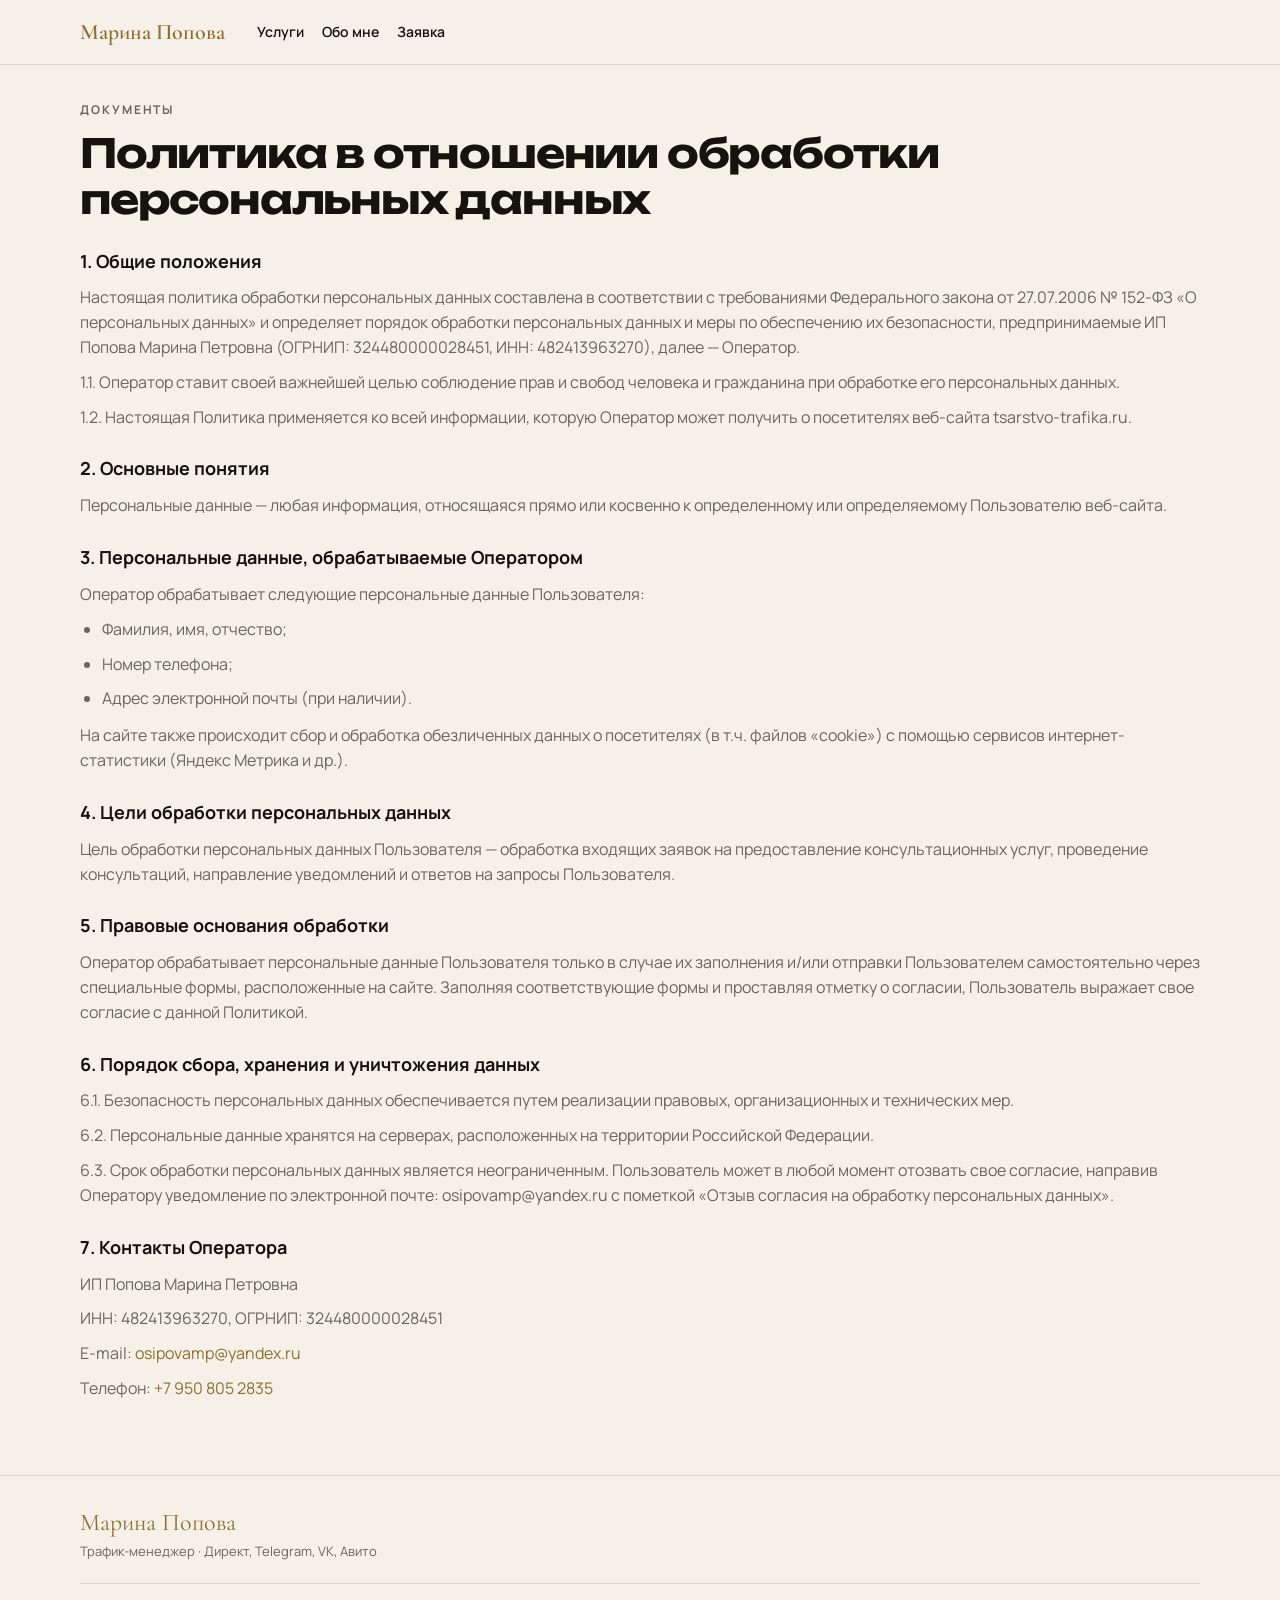
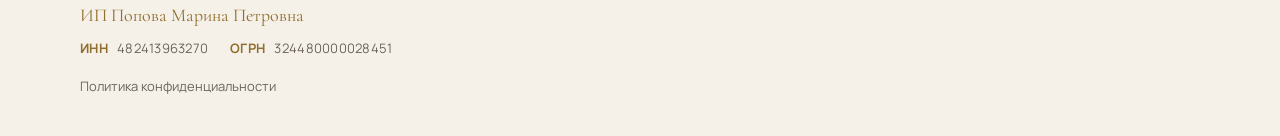
==== privacy/index.html @ 09c08842 "Add a privacy policy page and an unchecked consent checkbox. Co-authored-by: Cursor <cursoragent@cur" ====
<!DOCTYPE html>
<html lang="ru">
<head>
  <meta charset="UTF-8">
  <meta name="viewport" content="width=device-width, initial-scale=1.0">
  <title>Политика конфиденциальности — Марина Попова</title>
  <meta name="description" content="Политика в отношении обработки персональных данных ИП Попова Марина Петровна. Сайт tsarstvo-trafika.ru">
  <link rel="preconnect" href="https://fonts.googleapis.com">
  <link rel="preconnect" href="https://fonts.gstatic.com" crossorigin>
  <link href="https://fonts.googleapis.com/css2?family=Cormorant+Garamond:ital,wght@0,500;0,600;1,500&family=Manrope:wght@400;500;600;700&family=Unbounded:wght@500;700&display=swap" rel="stylesheet">
  <link rel="stylesheet" href="../styles.css?v=14">
  <script type="text/javascript">
    (function(m,e,t,r,i,k,a){m[i]=m[i]||function(){(m[i].a=m[i].a||[]).push(arguments)};
    m[i].l=1*new Date();
    for (var j = 0; j < document.scripts.length; j++) {if (document.scripts[j].src === r) { return; }}
    k=e.createElement(t),a=e.getElementsByTagName(t)[0],k.async=1,k.src=r,a.parentNode.insertBefore(k,a)})
    (window, document, "script", "https://mc.yandex.ru/metrika/tag.js", "ym");
    ym(112124750, "init", {
      clickmap:true,
      trackLinks:true,
      accurateTrackBounce:true,
      webvisor:true,
      ecommerce:"dataLayer"
    });
  </script>
  <noscript><div><img src="https://mc.yandex.ru/watch/112124750" style="position:absolute; left:-9999px;" alt="" /></div></noscript>
</head>
<body>
  <div class="topbar">
    <div class="container topbar__inner">
      <a class="topbar__brand" href="/">Марина Попова</a>
      <nav class="topbar__nav" aria-label="Разделы">
        <a href="/#services">Услуги</a>
        <a href="/#about">Обо мне</a>
        <a href="/#lead">Заявка</a>
      </nav>
    </div>
  </div>

  <article class="legal">
    <div class="container">
      <p class="eyebrow">Документы</p>
      <h1>Политика в отношении обработки персональных данных</h1>

      <h2>1. Общие положения</h2>
      <p>Настоящая политика обработки персональных данных составлена в соответствии с требованиями Федерального закона от 27.07.2006 №&nbsp;152-ФЗ «О персональных данных» и определяет порядок обработки персональных данных и меры по обеспечению их безопасности, предпринимаемые ИП Попова Марина Петровна (ОГРНИП: 324480000028451, ИНН: 482413963270), далее — Оператор.</p>
      <p>1.1. Оператор ставит своей важнейшей целью соблюдение прав и свобод человека и гражданина при обработке его персональных данных.</p>
      <p>1.2. Настоящая Политика применяется ко всей информации, которую Оператор может получить о посетителях веб-сайта tsarstvo-trafika.ru.</p>

      <h2>2. Основные понятия</h2>
      <p>Персональные данные — любая информация, относящаяся прямо или косвенно к определенному или определяемому Пользователю веб-сайта.</p>

      <h2>3. Персональные данные, обрабатываемые Оператором</h2>
      <p>Оператор обрабатывает следующие персональные данные Пользователя:</p>
      <ul>
        <li>Фамилия, имя, отчество;</li>
        <li>Номер телефона;</li>
        <li>Адрес электронной почты (при наличии).</li>
      </ul>
      <p>На сайте также происходит сбор и обработка обезличенных данных о посетителях (в т.ч. файлов «cookie») с помощью сервисов интернет-статистики (Яндекс Метрика и др.).</p>

      <h2>4. Цели обработки персональных данных</h2>
      <p>Цель обработки персональных данных Пользователя — обработка входящих заявок на предоставление консультационных услуг, проведение консультаций, направление уведомлений и ответов на запросы Пользователя.</p>

      <h2>5. Правовые основания обработки</h2>
      <p>Оператор обрабатывает персональные данные Пользователя только в случае их заполнения и/или отправки Пользователем самостоятельно через специальные формы, расположенные на сайте. Заполняя соответствующие формы и проставляя отметку о согласии, Пользователь выражает свое согласие с данной Политикой.</p>

      <h2>6. Порядок сбора, хранения и уничтожения данных</h2>
      <p>6.1. Безопасность персональных данных обеспечивается путем реализации правовых, организационных и технических мер.</p>
      <p>6.2. Персональные данные хранятся на серверах, расположенных на территории Российской Федерации.</p>
      <p>6.3. Срок обработки персональных данных является неограниченным. Пользователь может в любой момент отозвать свое согласие, направив Оператору уведомление по электронной почте: osipovamp@yandex.ru с пометкой «Отзыв согласия на обработку персональных данных».</p>

      <h2>7. Контакты Оператора</h2>
      <p>ИП Попова Марина Петровна</p>
      <p>ИНН: 482413963270, ОГРНИП: 324480000028451</p>
      <p>E-mail: <a href="mailto:osipovamp@yandex.ru">osipovamp@yandex.ru</a></p>
      <p>Телефон: <a href="tel:+79508052835">+7 950 805 2835</a></p>
    </div>
  </article>

  <footer class="footer">
    <div class="container footer__inner">
      <div>
        <p class="footer__name">Марина Попова</p>
        <p>Трафик-менеджер · Директ, Telegram, VK, Авито</p>
      </div>
    </div>
    <div class="container footer__reqs">
      <p class="footer__reqs-name">ИП Попова Марина Петровна</p>
      <ul>
        <li><span>ИНН</span> 482413963270</li>
        <li><span>ОГРН</span> 324480000028451</li>
      </ul>
    </div>
    <div class="container footer__legal">
      <p><a href="/privacy/">Политика конфиденциальности</a></p>
    </div>
  </footer>
</body>
</html>
---- styles.css ----
:root {
  --bg: #f6f1e8;
  --bg-2: #fffdf8;
  --ink: #16130f;
  --muted: #6d655c;
  --gold: #c4a056;
  --gold-2: #e4cc8a;
  --gold-3: #8f6e2e;
  --line: rgba(22, 19, 15, 0.12);
  --dark: #1c1814;
  --radius: 18px;
  --shadow: 0 18px 40px rgba(80, 58, 20, 0.16);
}

* {
  box-sizing: border-box;
  margin: 0;
  padding: 0;
}

html {
  scroll-behavior: smooth;
}

body {
  font-family: Manrope, system-ui, sans-serif;
  color: var(--ink);
  background: var(--bg);
  line-height: 1.55;
}

img {
  max-width: 100%;
  display: block;
}

a {
  color: inherit;
  text-decoration: none;
}

.container {
  width: min(1120px, calc(100% - 32px));
  margin: 0 auto;
}

.topbar {
  position: sticky;
  top: 0;
  z-index: 20;
  background: rgba(246, 241, 232, 0.92);
  backdrop-filter: blur(12px);
  border-bottom: 1px solid var(--line);
}

.topbar__inner {
  display: flex;
  align-items: center;
  gap: 20px;
  min-height: 64px;
}

.topbar__brand {
  font-family: "Cormorant Garamond", serif;
  font-size: 22px;
  font-weight: 600;
  color: var(--gold-3);
  white-space: nowrap;
}

.topbar__nav {
  display: none;
  gap: 18px;
  margin-left: 12px;
  font-size: 14px;
  font-weight: 600;
}

.topbar__nav a:hover {
  color: var(--gold-3);
}

.topbar__contacts {
  margin-left: auto;
  display: flex;
  gap: 8px;
  flex-wrap: wrap;
  justify-content: flex-end;
}

.chip {
  display: inline-flex;
  align-items: center;
  gap: 6px;
  padding: 8px 12px;
  border-radius: 999px;
  border: 1px solid var(--line);
  background: var(--bg-2);
  font-size: 13px;
  font-weight: 600;
}

.chip:hover {
  border-color: var(--gold);
}

.chip--stub,
.lead__links .chip--stub,
.footer__contacts .chip--stub {
  opacity: 0.55;
  cursor: default;
  pointer-events: none;
}

.hero {
  padding: 36px 0 20px;
}

.hero__grid {
  display: grid;
  gap: 28px;
  align-items: center;
}

.hero__name {
  font-family: "Cormorant Garamond", serif;
  font-size: 28px;
  color: var(--gold-3);
  letter-spacing: 0.04em;
}

.hero__role {
  font-family: Unbounded, sans-serif;
  font-size: 12px;
  letter-spacing: 0.18em;
  text-transform: uppercase;
  color: var(--muted);
  margin-bottom: 14px;
}

.hero h1,
.section h2,
.split__body h2,
.lead h2,
.about h2 {
  font-family: Unbounded, sans-serif;
  font-weight: 700;
  line-height: 1.15;
  letter-spacing: -0.03em;
}

.hero h1 {
  font-size: clamp(32px, 6vw, 56px);
  margin-bottom: 16px;
}

.hero h1 span {
  color: var(--gold-3);
}

.hero__lead,
.about__text p,
.split__body p,
.lead__copy p,
.card p,
.steps p {
  color: var(--muted);
}

.hero__lead {
  max-width: 48ch;
  margin-bottom: 22px;
}

.hero__actions,
.hero__facts,
.platforms__row,
.cards,
.steps,
.checks,
.lead__links,
.about,
.lead__grid,
.footer__inner {
  display: grid;
  gap: 12px;
}

.hero__actions {
  grid-template-columns: 1fr;
  margin-bottom: 22px;
}

.btn {
  display: inline-flex;
  align-items: center;
  justify-content: center;
  min-height: 52px;
  padding: 12px 22px;
  border: 0;
  border-radius: 999px;
  font: inherit;
  font-weight: 700;
  cursor: pointer;
  text-align: center;
}

.btn--gold {
  color: #1a1408;
  background: linear-gradient(180deg, var(--gold-2), var(--gold) 48%, var(--gold-3));
  box-shadow: var(--shadow);
}

.btn--ghost {
  background: transparent;
  border: 1px solid var(--ink);
}

.btn--full {
  width: 100%;
}

.hero__facts {
  grid-template-columns: 1fr;
  padding-top: 8px;
}

.hero__facts li {
  list-style: none;
  padding: 12px 0;
  border-top: 1px solid var(--line);
  font-size: 14px;
}

.hero__facts strong {
  display: block;
  font-family: Unbounded, sans-serif;
  font-size: 16px;
  color: var(--ink);
}

.hero__photo,
.about__photo,
.split__media {
  position: relative;
  border-radius: var(--radius);
  overflow: hidden;
  box-shadow: var(--shadow);
}

.split__media img,
.lead__bg img {
  width: 100%;
  height: 100%;
  object-fit: cover;
}

.hero__photo img {
  width: 100%;
  height: 100%;
  aspect-ratio: 4 / 5;
  object-fit: cover;
  object-position: center 32%;
  transform: scale(1.25);
  transform-origin: center 30%;
  display: block;
}

.about__photo img {
  width: 100%;
  height: auto;
  display: block;
}

.platforms {
  padding: 10px 0 30px;
}

.platforms__row {
  grid-template-columns: repeat(2, 1fr);
}

.platforms__row span {
  display: flex;
  align-items: center;
  justify-content: center;
  min-height: 46px;
  padding: 8px;
  border: 1px solid var(--line);
  border-radius: 999px;
  background: var(--bg-2);
  font-size: 13px;
  font-weight: 700;
}

.section {
  padding: 56px 0;
}

.section--about {
  background: var(--bg-2);
}

.section--dark {
  background: var(--dark);
  color: #f6f1e8;
}

.section--dark p,
.section--dark h2 {
  color: #f6f1e8;
}

.section--dark .steps p {
  color: #cfc6b8;
}

.eyebrow {
  font-size: 12px;
  font-weight: 700;
  letter-spacing: 0.16em;
  text-transform: uppercase;
  color: var(--gold-3);
  margin-bottom: 8px;
}

.eyebrow--light {
  color: var(--gold);
}

.section h2,
.split__body h2,
.lead h2,
.about h2 {
  font-size: clamp(26px, 4vw, 40px);
  margin-bottom: 22px;
}

.cards,
.steps {
  grid-template-columns: 1fr;
}

.card,
.steps article {
  padding: 22px;
  border: 1px solid var(--line);
  border-radius: var(--radius);
  background: var(--bg-2);
}

.steps article {
  background: #26211c;
  border-color: rgba(255, 255, 255, 0.08);
}

.card__num {
  font-family: Unbounded, sans-serif;
  color: var(--gold-3);
  font-size: 13px;
  margin-bottom: 8px;
}

.card h3,
.steps h3 {
  font-size: 20px;
  margin-bottom: 8px;
}

.split {
  display: grid;
}

.split__media img {
  aspect-ratio: 4 / 3;
  object-fit: cover;
  object-position: center top;
}

.split__body {
  padding: 40px 20px 56px;
}

.checks {
  margin: 8px 0 22px;
}

.checks li {
  list-style: none;
  padding-left: 22px;
  position: relative;
}

.checks li::before {
  content: "";
  position: absolute;
  left: 0;
  top: 10px;
  width: 10px;
  height: 10px;
  border-radius: 50%;
  background: var(--gold);
}

.about {
  gap: 28px;
  align-items: center;
}

.about__text p + p {
  margin-top: 12px;
}

.lead {
  position: relative;
  padding: 56px 0 80px;
  overflow: hidden;
}

.lead__bg {
  position: absolute;
  inset: 0;
  opacity: 0.22;
}

.lead__grid {
  position: relative;
  gap: 28px;
}

.form,
.lead__links a,
.lead__links span {
  background: var(--bg-2);
  border: 1px solid var(--line);
  border-radius: var(--radius);
}

.form {
  display: grid;
  gap: 14px;
  padding: 22px;
  box-shadow: var(--shadow);
}

.form__consent {
  display: grid;
  grid-template-columns: 20px 1fr;
  gap: 10px;
  align-items: start;
  font-size: 13px;
  font-weight: 500;
  color: var(--muted);
  cursor: pointer;
}

.form__consent input {
  width: 18px;
  height: 18px;
  margin-top: 2px;
  accent-color: var(--gold-3);
  padding: 0;
}

.form__consent a {
  color: var(--gold-3);
  text-decoration: underline;
  overflow-wrap: anywhere;
}

.btn:disabled {
  opacity: 0.45;
  cursor: not-allowed;
  box-shadow: none;
}

.legal {
  padding: 36px 0 64px;
}

.legal h1 {
  font-family: Unbounded, sans-serif;
  font-size: clamp(26px, 4vw, 40px);
  line-height: 1.15;
  letter-spacing: -0.03em;
  margin-bottom: 24px;
}

.legal h2 {
  font-size: 18px;
  margin: 26px 0 10px;
}

.legal p,
.legal li {
  color: var(--muted);
  margin-bottom: 10px;
}

.legal ul {
  padding-left: 22px;
  margin-bottom: 12px;
}

.legal a {
  color: var(--gold-3);
}

.form input,
.form textarea {
  width: 100%;
  border: 1px solid var(--line);
  border-radius: 12px;
  padding: 12px 14px;
  font: inherit;
  background: #fff;
}

.form input:focus,
.form textarea:focus {
  outline: 2px solid var(--gold);
  border-color: transparent;
}

.form__note,
.form__ok,
.footer,
.footer a {
  font-size: 13px;
  color: var(--muted);
}

.form__ok {
  color: var(--gold-3);
  font-weight: 700;
}

.form__status {
  font-size: 14px;
  font-weight: 700;
  line-height: 1.45;
}

.form__status[hidden] {
  display: none;
}

.form__status.is-ok {
  color: var(--gold-3);
}

.form__status.is-err {
  color: #9a3b2f;
}

.form__status.is-wait {
  color: var(--muted);
}

.lead__links a,
.lead__links span {
  padding: 14px 16px;
  font-weight: 700;
}

.lead__links span.is-stub,
.footer__contacts span.is-stub {
  opacity: 0.55;
}

.footer {
  padding: 28px 0 110px;
  border-top: 1px solid var(--line);
}

.footer a:hover {
  color: var(--gold-3);
}

.footer__name {
  font-family: "Cormorant Garamond", serif;
  font-size: 24px;
  color: var(--gold-3);
}

.footer__contacts {
  display: flex;
  flex-wrap: wrap;
  gap: 10px 16px;
}

.footer__legal {
  margin-top: 18px;
}

.footer__reqs {
  margin-top: 22px;
  padding-top: 18px;
  border-top: 1px solid var(--line);
}

.footer__reqs-name {
  font-family: "Cormorant Garamond", serif;
  font-size: 18px;
  color: var(--gold-3);
  margin-bottom: 8px;
}

.footer__reqs ul {
  display: flex;
  flex-wrap: wrap;
  gap: 8px 22px;
  list-style: none;
}

.footer__reqs li {
  font-size: 13px;
  letter-spacing: 0.02em;
}

.footer__reqs span {
  color: var(--gold-3);
  font-weight: 700;
  margin-right: 6px;
}

.sticky {
  position: fixed;
  left: 0;
  right: 0;
  bottom: 0;
  z-index: 30;
  display: flex;
  gap: 8px;
  padding: 10px 12px calc(10px + env(safe-area-inset-bottom));
  background: rgba(28, 24, 20, 0.96);
}

.sticky a {
  flex: 1;
  color: #1a1408;
  background: linear-gradient(180deg, var(--gold-2), var(--gold));
  border-radius: 999px;
  min-height: 46px;
  display: flex;
  align-items: center;
  justify-content: center;
  font-weight: 700;
  font-size: 14px;
}

.sticky a.sticky--ghost {
  background: transparent;
  color: #f6f1e8;
  border: 1px solid rgba(246, 241, 232, 0.35);
}

@media (min-width: 720px) {
  .topbar__nav {
    display: flex;
  }

  .hero__grid,
  .about,
  .lead__grid,
  .split {
    grid-template-columns: 1.1fr 0.9fr;
  }

  .split {
    align-items: stretch;
    width: min(1120px, calc(100% - 32px));
    margin: 0 auto;
    border-radius: var(--radius);
    overflow: hidden;
    background: var(--bg-2);
    box-shadow: var(--shadow);
  }

  .split__body {
    padding: 48px 40px;
  }

  .split__media img {
    height: 100%;
    aspect-ratio: auto;
    min-height: 420px;
    object-position: center top;
  }

  .hero__actions {
    grid-template-columns: auto auto;
    justify-content: start;
  }

  .hero__facts,
  .platforms__row {
    grid-template-columns: repeat(3, 1fr);
  }

  .platforms__row {
    grid-template-columns: repeat(5, 1fr);
  }

  .cards {
    grid-template-columns: 1fr 1fr;
  }

  .steps {
    grid-template-columns: repeat(3, 1fr);
  }

  .footer {
    padding-bottom: 40px;
  }

  .sticky {
    display: none;
  }
}
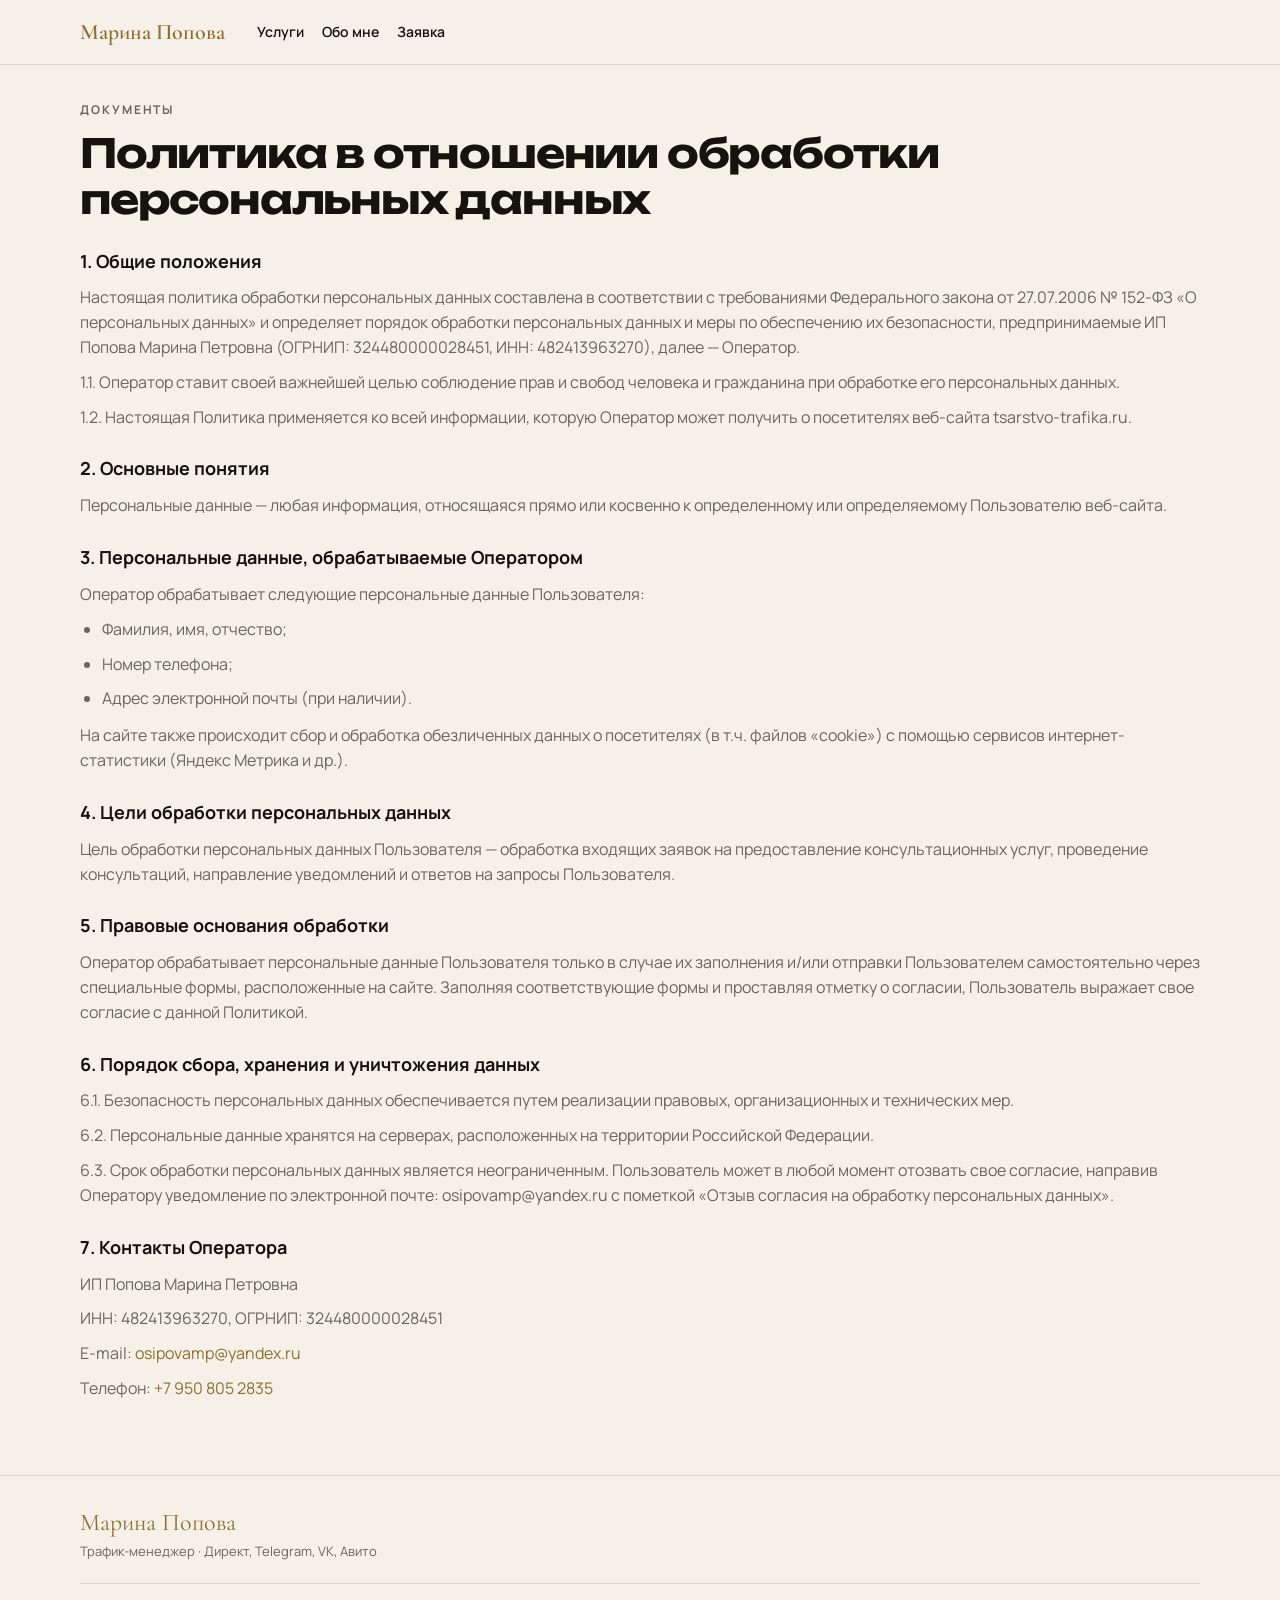
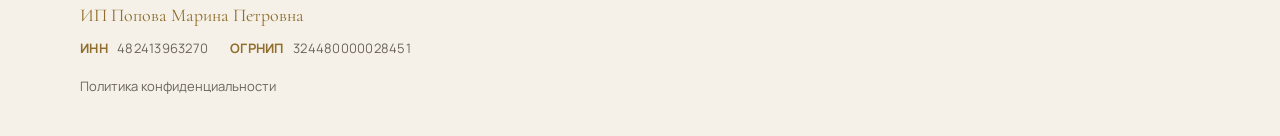
==== commit cb3639df: "Label the registration number as OGRNIP in the footer. Co-authored-by: Cursor <cursoragent@cursor.co" ====
--- a/privacy/index.html
+++ b/privacy/index.html
@@ -8,7 +8,7 @@
   <link rel="preconnect" href="https://fonts.googleapis.com">
   <link rel="preconnect" href="https://fonts.gstatic.com" crossorigin>
   <link href="https://fonts.googleapis.com/css2?family=Cormorant+Garamond:ital,wght@0,500;0,600;1,500&family=Manrope:wght@400;500;600;700&family=Unbounded:wght@500;700&display=swap" rel="stylesheet">
-  <link rel="stylesheet" href="../styles.css?v=14">
+  <link rel="stylesheet" href="../styles.css?v=15">
   <script type="text/javascript">
     (function(m,e,t,r,i,k,a){m[i]=m[i]||function(){(m[i].a=m[i].a||[]).push(arguments)};
     m[i].l=1*new Date();
@@ -89,7 +89,7 @@
       <p class="footer__reqs-name">ИП Попова Марина Петровна</p>
       <ul>
         <li><span>ИНН</span> 482413963270</li>
-        <li><span>ОГРН</span> 324480000028451</li>
+        <li><span>ОГРНИП</span> 324480000028451</li>
       </ul>
     </div>
     <div class="container footer__legal">
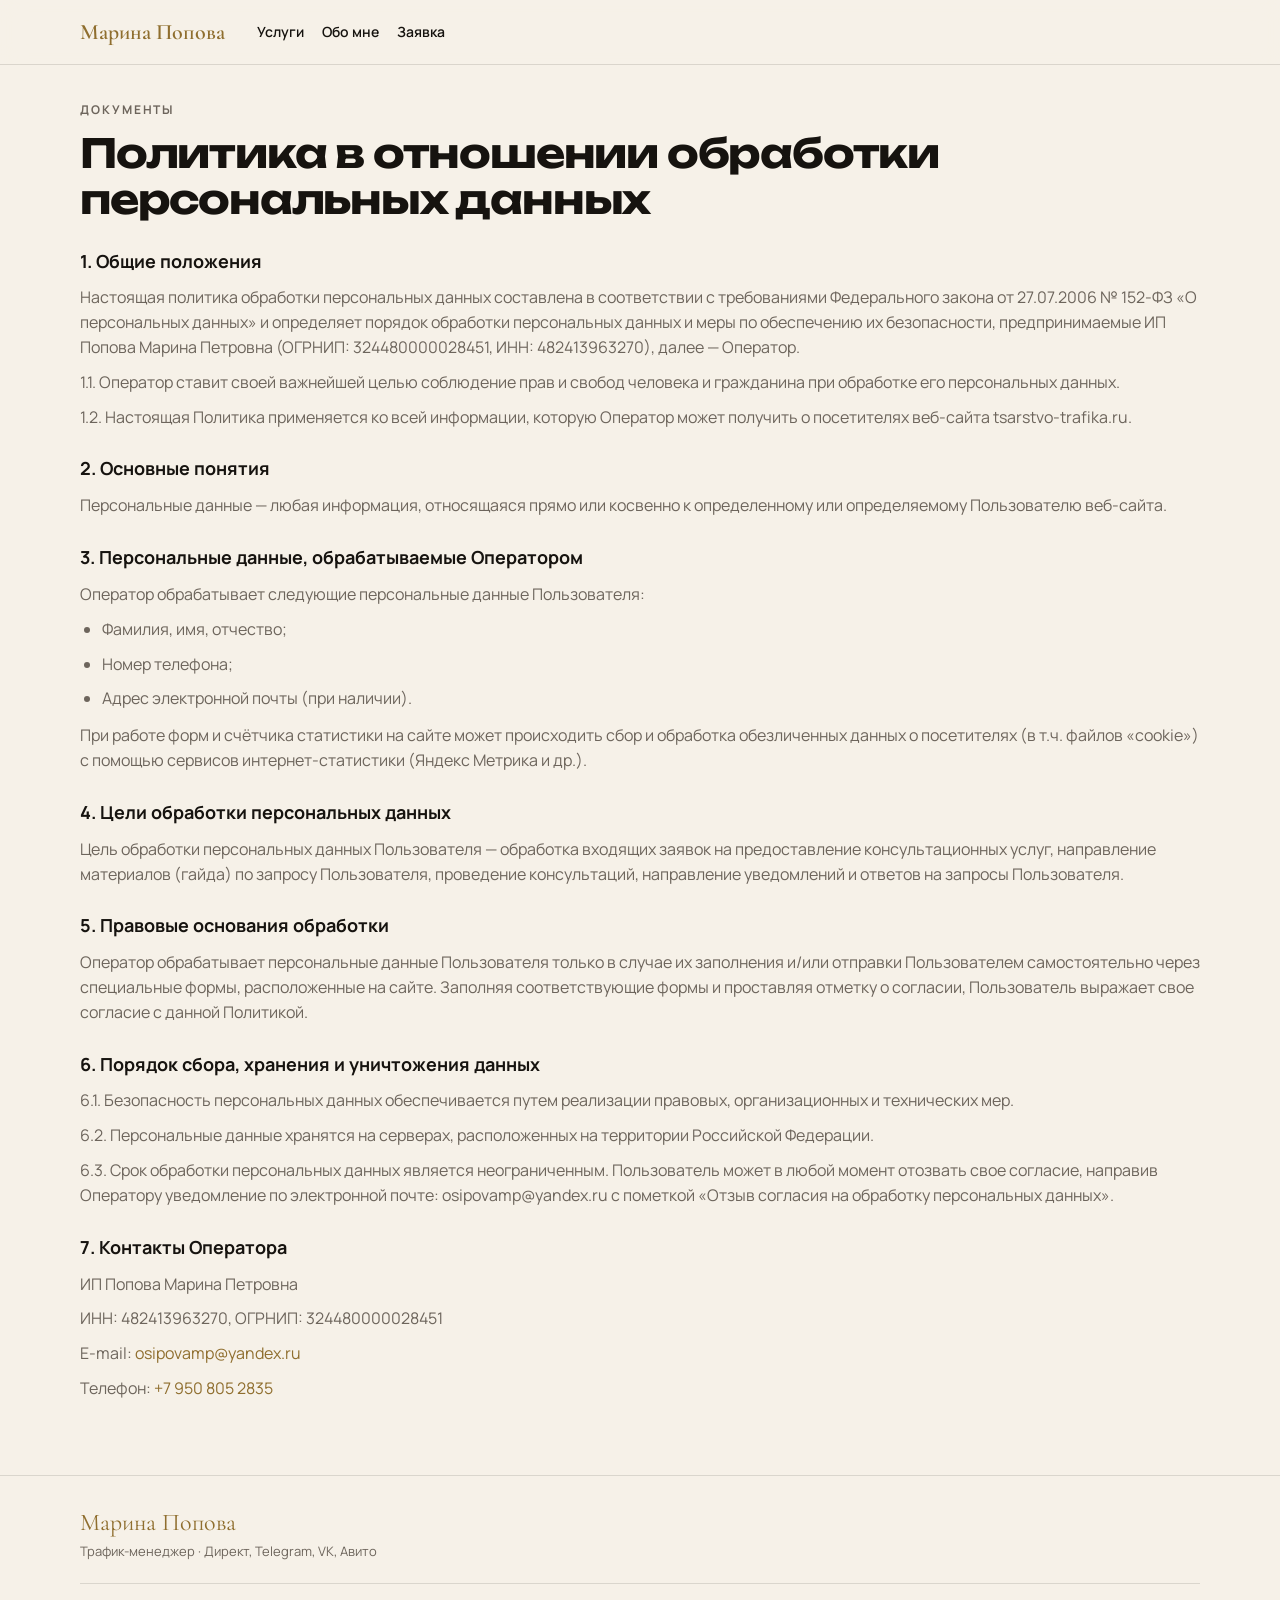
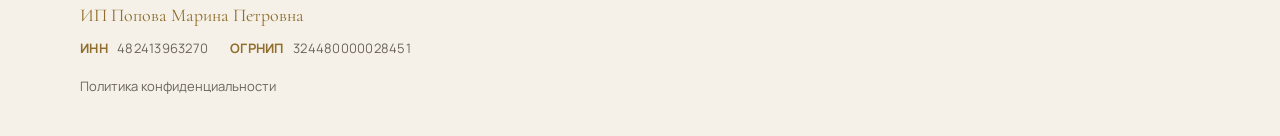
==== commit 0272d5db: "Pause the public site and add a post-form guide download. While personal-data permission is unresolv" ====
--- a/privacy/index.html
+++ b/privacy/index.html
@@ -8,22 +8,7 @@
   <link rel="preconnect" href="https://fonts.googleapis.com">
   <link rel="preconnect" href="https://fonts.gstatic.com" crossorigin>
   <link href="https://fonts.googleapis.com/css2?family=Cormorant+Garamond:ital,wght@0,500;0,600;1,500&family=Manrope:wght@400;500;600;700&family=Unbounded:wght@500;700&display=swap" rel="stylesheet">
-  <link rel="stylesheet" href="../styles.css?v=15">
-  <script type="text/javascript">
-    (function(m,e,t,r,i,k,a){m[i]=m[i]||function(){(m[i].a=m[i].a||[]).push(arguments)};
-    m[i].l=1*new Date();
-    for (var j = 0; j < document.scripts.length; j++) {if (document.scripts[j].src === r) { return; }}
-    k=e.createElement(t),a=e.getElementsByTagName(t)[0],k.async=1,k.src=r,a.parentNode.insertBefore(k,a)})
-    (window, document, "script", "https://mc.yandex.ru/metrika/tag.js", "ym");
-    ym(112124750, "init", {
-      clickmap:true,
-      trackLinks:true,
-      accurateTrackBounce:true,
-      webvisor:true,
-      ecommerce:"dataLayer"
-    });
-  </script>
-  <noscript><div><img src="https://mc.yandex.ru/watch/112124750" style="position:absolute; left:-9999px;" alt="" /></div></noscript>
+  <link rel="stylesheet" href="../styles.css?v=16">
 </head>
 <body>
   <div class="topbar">
@@ -57,10 +42,10 @@
         <li>Номер телефона;</li>
         <li>Адрес электронной почты (при наличии).</li>
       </ul>
-      <p>На сайте также происходит сбор и обработка обезличенных данных о посетителях (в т.ч. файлов «cookie») с помощью сервисов интернет-статистики (Яндекс Метрика и др.).</p>
+      <p>При работе форм и счётчика статистики на сайте может происходить сбор и обработка обезличенных данных о посетителях (в т.ч. файлов «cookie») с помощью сервисов интернет-статистики (Яндекс Метрика и др.).</p>
 
       <h2>4. Цели обработки персональных данных</h2>
-      <p>Цель обработки персональных данных Пользователя — обработка входящих заявок на предоставление консультационных услуг, проведение консультаций, направление уведомлений и ответов на запросы Пользователя.</p>
+      <p>Цель обработки персональных данных Пользователя — обработка входящих заявок на предоставление консультационных услуг, направление материалов (гайда) по запросу Пользователя, проведение консультаций, направление уведомлений и ответов на запросы Пользователя.</p>
 
       <h2>5. Правовые основания обработки</h2>
       <p>Оператор обрабатывает персональные данные Пользователя только в случае их заполнения и/или отправки Пользователем самостоятельно через специальные формы, расположенные на сайте. Заполняя соответствующие формы и проставляя отметку о согласии, Пользователь выражает свое согласие с данной Политикой.</p>
--- a/styles.css
+++ b/styles.css
@@ -718,3 +718,43 @@
     display: none;
   }
 }
+
+.gate {
+  min-height: 100vh;
+  display: flex;
+  flex-direction: column;
+}
+
+.gate__main {
+  flex: 1;
+  display: grid;
+  align-items: center;
+  padding: 48px 0 32px;
+}
+
+.gate__card {
+  width: min(560px, 100%);
+  margin: 0 auto;
+  padding: 36px 28px;
+  background: var(--bg-2);
+  border: 1px solid var(--line);
+  border-radius: var(--radius);
+  box-shadow: var(--shadow);
+}
+
+.gate__card h1 {
+  font-family: "Cormorant Garamond", serif;
+  font-size: clamp(28px, 5vw, 40px);
+  line-height: 1.15;
+  margin-bottom: 12px;
+}
+
+.gate__card p {
+  color: var(--muted);
+}
+
+.thanks__actions {
+  display: grid;
+  gap: 12px;
+  margin-top: 22px;
+}
